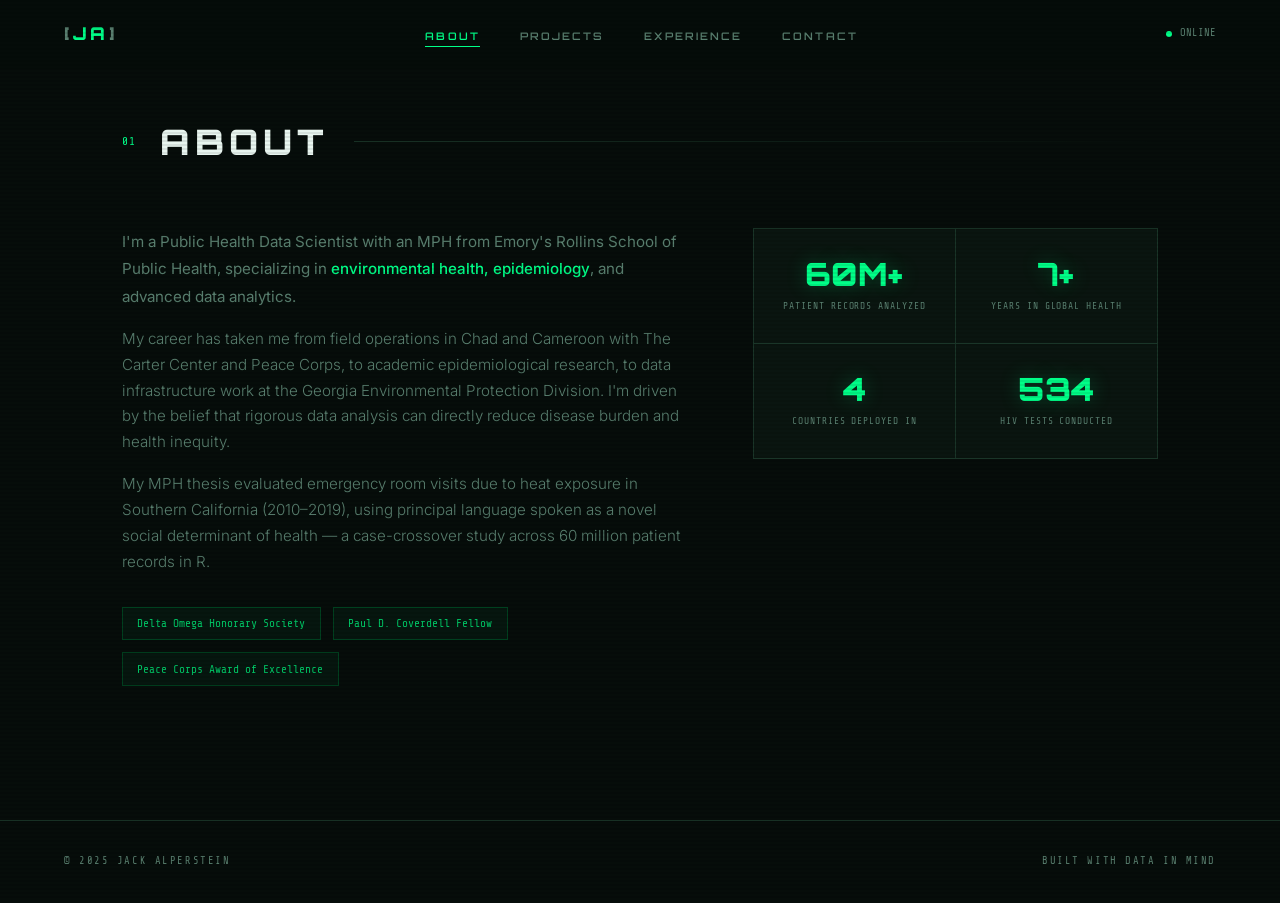
==== about.html @ 7a5d8434 "Convert from single-page scroll to multi-page site and remove phone number - Split About, Projects, " ====
<!DOCTYPE html>
<html lang="en">
<head>
  <meta charset="UTF-8" />
  <meta name="viewport" content="width=device-width, initial-scale=1.0" />
  <title>About | Jack Alperstein</title>
  <link rel="preconnect" href="https://fonts.googleapis.com">
  <link rel="preconnect" href="https://fonts.gstatic.com" crossorigin>
  <link href="https://fonts.googleapis.com/css2?family=Orbitron:wght@400;600;900&family=Share+Tech+Mono&family=Inter:wght@300;400;500&display=swap" rel="stylesheet">
  <link rel="stylesheet" href="style.css">
</head>
<body>

  <div class="scanlines"></div>

  <nav id="nav">
    <a href="index.html" class="nav-logo" style="text-decoration:none;">
      <span class="logo-bracket">[</span>JA<span class="logo-bracket">]</span>
    </a>
    <ul class="nav-links">
      <li><a href="about.html" class="nav-link active">ABOUT</a></li>
      <li><a href="projects.html" class="nav-link">PROJECTS</a></li>
      <li><a href="experience.html" class="nav-link">EXPERIENCE</a></li>
      <li><a href="contact.html" class="nav-link">CONTACT</a></li>
    </ul>
    <div class="nav-status">
      <span class="status-dot"></span>
      <span class="status-text">ONLINE</span>
    </div>
  </nav>

  <section id="about" class="page-section">
    <div class="section-header">
      <span class="section-num mono">01</span>
      <h2 class="section-title">ABOUT</h2>
      <div class="section-line"></div>
    </div>
    <div class="about-grid">
      <div class="about-text">
        <p class="about-lead">
          I'm a Public Health Data Scientist with an MPH from Emory's Rollins School of Public Health, specializing in <strong>environmental health, epidemiology</strong>, and advanced data analytics.
        </p>
        <p>
          My career has taken me from field operations in Chad and Cameroon with The Carter Center and Peace Corps, to academic epidemiological research, to data infrastructure work at the Georgia Environmental Protection Division. I'm driven by the belief that rigorous data analysis can directly reduce disease burden and health inequity.
        </p>
        <p>
          My MPH thesis evaluated emergency room visits due to heat exposure in Southern California (2010–2019), using principal language spoken as a novel social determinant of health — a case-crossover study across 60 million patient records in R.
        </p>
        <div class="about-honors">
          <div class="honor-chip">Delta Omega Honorary Society</div>
          <div class="honor-chip">Paul D. Coverdell Fellow</div>
          <div class="honor-chip">Peace Corps Award of Excellence</div>
        </div>
      </div>
      <div class="about-stats">
        <div class="stat-card">
          <span class="stat-num">60M+</span>
          <span class="stat-label">Patient Records Analyzed</span>
        </div>
        <div class="stat-card">
          <span class="stat-num">7+</span>
          <span class="stat-label">Years in Global Health</span>
        </div>
        <div class="stat-card">
          <span class="stat-num">4</span>
          <span class="stat-label">Countries Deployed In</span>
        </div>
        <div class="stat-card">
          <span class="stat-num">534</span>
          <span class="stat-label">HIV Tests Conducted</span>
        </div>
      </div>
    </div>
  </section>

  <footer>
    <div class="footer-inner">
      <span class="mono footer-copy">&copy; 2025 JACK ALPERSTEIN</span>
      <span class="mono footer-sig">BUILT WITH DATA IN MIND</span>
    </div>
  </footer>

  <script src="main.js"></script>
</body>
</html>
---- style.css ----
/* =============================================
   JACK ALPERSTEIN · SCI-FI GREEN PORTFOLIO
   ============================================= */

:root {
  --bg:        #060d0a;
  --bg2:       #0a1510;
  --bg3:       #0f1f17;
  --green:     #00ff88;
  --green-dim: #00c866;
  --green-dark:#00401f;
  --green-glow:#00ff8840;
  --cyan:      #00e5c8;
  --white:     #e8f5ef;
  --muted:     #5a8070;
  --border:    #1a3528;
  --border2:   #00ff8820;
  --font-display: 'Orbitron', sans-serif;
  --font-mono:    'Share Tech Mono', monospace;
  --font-body:    'Inter', sans-serif;
}

* { margin: 0; padding: 0; box-sizing: border-box; }

html { scroll-behavior: smooth; }

body {
  background: var(--bg);
  color: var(--white);
  font-family: var(--font-body);
  font-weight: 300;
  line-height: 1.7;
  overflow-x: hidden;
}

/* SCANLINES */
.scanlines {
  position: fixed;
  inset: 0;
  background: repeating-linear-gradient(
    0deg,
    transparent,
    transparent 2px,
    rgba(0,0,0,0.08) 2px,
    rgba(0,0,0,0.08) 4px
  );
  pointer-events: none;
  z-index: 9999;
}

/* ===================== NAV ===================== */
#nav {
  position: fixed;
  top: 0; left: 0; right: 0;
  z-index: 100;
  display: flex;
  align-items: center;
  justify-content: space-between;
  padding: 1.2rem 4rem;
  background: rgba(6,13,10,0.85);
  backdrop-filter: blur(12px);
  border-bottom: 1px solid var(--border);
}

.nav-logo {
  font-family: var(--font-display);
  font-size: 1.1rem;
  font-weight: 900;
  color: var(--green);
  letter-spacing: 0.2em;
}

.logo-bracket { color: var(--muted); }

.nav-links {
  display: flex;
  list-style: none;
  gap: 2.5rem;
}

.nav-link {
  font-family: var(--font-display);
  font-size: 0.65rem;
  font-weight: 600;
  letter-spacing: 0.2em;
  color: var(--muted);
  text-decoration: none;
  transition: color 0.2s;
  position: relative;
}

.nav-link::after {
  content: '';
  position: absolute;
  bottom: -4px; left: 0; right: 0;
  height: 1px;
  background: var(--green);
  transform: scaleX(0);
  transition: transform 0.2s;
}

.nav-link:hover, .nav-link.active {
  color: var(--green);
}

.nav-link:hover::after, .nav-link.active::after {
  transform: scaleX(1);
}

.nav-status {
  display: flex;
  align-items: center;
  gap: 0.5rem;
  font-family: var(--font-mono);
  font-size: 0.65rem;
  color: var(--muted);
}

.status-dot {
  width: 6px; height: 6px;
  border-radius: 50%;
  background: var(--green);
  animation: pulse 2s infinite;
}

@keyframes pulse {
  0%, 100% { opacity: 1; box-shadow: 0 0 6px var(--green); }
  50% { opacity: 0.4; box-shadow: none; }
}

/* ===================== HERO ===================== */
#hero {
  min-height: 100vh;
  display: flex;
  align-items: center;
  justify-content: space-between;
  padding: 8rem 4rem 4rem;
  position: relative;
  overflow: hidden;
  gap: 3rem;
}

.hero-grid-bg {
  position: absolute;
  inset: 0;
  background-image:
    linear-gradient(var(--border2) 1px, transparent 1px),
    linear-gradient(90deg, var(--border2) 1px, transparent 1px);
  background-size: 60px 60px;
  mask-image: radial-gradient(ellipse at 40% 50%, black 30%, transparent 80%);
}

#hero::before {
  content: '';
  position: absolute;
  top: -200px; right: -200px;
  width: 700px; height: 700px;
  background: radial-gradient(circle, #00ff8815 0%, transparent 70%);
  pointer-events: none;
}

.hero-content {
  position: relative;
  z-index: 2;
  max-width: 580px;
}

.hero-eyebrow {
  font-family: var(--font-mono);
  font-size: 0.8rem;
  color: var(--green-dim);
  margin-bottom: 1.5rem;
  letter-spacing: 0.05em;
}

.hero-name {
  font-family: var(--font-display);
  font-weight: 900;
  line-height: 0.95;
  margin-bottom: 1rem;
}

.name-jack {
  display: block;
  font-size: clamp(3.5rem, 7vw, 6rem);
  color: var(--white);
  letter-spacing: 0.05em;
}

.name-alperstein {
  display: block;
  font-size: clamp(2rem, 4.5vw, 3.8rem);
  color: var(--green);
  letter-spacing: 0.08em;
  text-shadow: 0 0 40px var(--green-glow);
}

.hero-title {
  margin-bottom: 1.5rem;
}

.title-line {
  font-family: var(--font-mono);
  font-size: 0.8rem;
  color: var(--cyan);
  letter-spacing: 0.25em;
  border-left: 2px solid var(--cyan);
  padding-left: 0.75rem;
}

.hero-sub {
  color: var(--muted);
  font-size: 0.95rem;
  margin-bottom: 2rem;
  max-width: 480px;
  line-height: 1.8;
}

.hero-tags {
  display: flex;
  flex-wrap: wrap;
  gap: 0.5rem;
  margin-bottom: 2.5rem;
}

.tag {
  font-family: var(--font-mono);
  font-size: 0.65rem;
  letter-spacing: 0.1em;
  padding: 0.3rem 0.75rem;
  border: 1px solid var(--green-dark);
  color: var(--green-dim);
  background: rgba(0,255,136,0.04);
}

.hero-ctas {
  display: flex;
  gap: 1rem;
  align-items: center;
}

/* BUTTONS */
.btn-primary {
  font-family: var(--font-display);
  font-size: 0.65rem;
  font-weight: 600;
  letter-spacing: 0.2em;
  padding: 0.85rem 2rem;
  background: var(--green);
  color: var(--bg);
  text-decoration: none;
  transition: all 0.2s;
  display: inline-block;
  clip-path: polygon(8px 0%, 100% 0%, calc(100% - 8px) 100%, 0% 100%);
}

.btn-primary:hover {
  background: #fff;
  box-shadow: 0 0 30px var(--green-glow);
}

.btn-ghost {
  font-family: var(--font-display);
  font-size: 0.65rem;
  font-weight: 600;
  letter-spacing: 0.2em;
  padding: 0.85rem 2rem;
  border: 1px solid var(--green-dark);
  color: var(--green);
  text-decoration: none;
  transition: all 0.2s;
  display: inline-block;
}

.btn-ghost:hover {
  background: var(--green-dark);
  border-color: var(--green);
}

/* TERMINAL */
.hero-terminal {
  position: relative;
  z-index: 2;
  width: 380px;
  flex-shrink: 0;
  border: 1px solid var(--border);
  background: var(--bg2);
  box-shadow: 0 0 60px rgba(0,255,136,0.08), inset 0 0 30px rgba(0,0,0,0.5);
}

.terminal-bar {
  display: flex;
  align-items: center;
  gap: 0.5rem;
  padding: 0.6rem 1rem;
  background: var(--bg3);
  border-bottom: 1px solid var(--border);
}

.t-dot {
  width: 10px; height: 10px;
  border-radius: 50%;
}

.t-dot.r { background: #ff5f57; }
.t-dot.y { background: #ffbd2e; }
.t-dot.g { background: #28c940; }

.t-title {
  font-family: var(--font-mono);
  font-size: 0.65rem;
  color: var(--muted);
  margin-left: 0.5rem;
}

.terminal-body {
  padding: 1.5rem;
  font-family: var(--font-mono);
  font-size: 0.8rem;
  min-height: 220px;
}

.t-line {
  margin-bottom: 0.5rem;
  opacity: 0;
  animation: fadeInLine 0.3s ease forwards;
}

.t-line:nth-child(1) { animation-delay: 0.2s; }
.t-line:nth-child(2) { animation-delay: 0.7s; }
.t-line:nth-child(3) { animation-delay: 1.1s; }
.t-line:nth-child(4) { animation-delay: 1.5s; }
.t-line:nth-child(5) { animation-delay: 1.9s; }
.t-line:nth-child(6) { animation-delay: 2.3s; }

@keyframes fadeInLine {
  to { opacity: 1; }
}

.t-prompt {
  color: var(--green);
  margin-right: 0.5rem;
}

.t-output {
  color: var(--muted);
  padding-left: 1rem;
}

.t-green { color: var(--green); }

.blink::after {
  content: '|';
  animation: blink 1s infinite;
}

@keyframes blink {
  0%, 100% { opacity: 1; }
  50% { opacity: 0; }
}

/* =================== SECTIONS =================== */
section:not(#hero) {
  max-width: 1100px;
  margin: 0 auto;
  padding: 7rem 2rem;
}

/* Standalone page sections need top padding for the fixed nav */
section.page-section {
  padding-top: 8rem;
  min-height: calc(100vh - 80px);
}

.section-header {
  display: flex;
  align-items: center;
  gap: 1.5rem;
  margin-bottom: 3.5rem;
}

.section-num {
  font-size: 0.7rem;
  color: var(--green);
  letter-spacing: 0.1em;
}

.section-title {
  font-family: var(--font-display);
  font-size: clamp(1.5rem, 3vw, 2.2rem);
  font-weight: 900;
  color: var(--white);
  letter-spacing: 0.15em;
}

.section-line {
  flex: 1;
  height: 1px;
  background: linear-gradient(to right, var(--border), transparent);
}

.mono { font-family: var(--font-mono); }

/* =================== ABOUT =================== */
.about-grid {
  display: grid;
  grid-template-columns: 1.4fr 1fr;
  gap: 4rem;
  align-items: start;
}

.about-lead {
  font-size: 1.1rem;
  color: var(--white);
  margin-bottom: 1.2rem;
  font-weight: 400;
  line-height: 1.8;
}

.about-text p {
  color: var(--muted);
  margin-bottom: 1rem;
  font-size: 0.95rem;
}

.about-text strong {
  color: var(--green);
  font-weight: 500;
}

.about-honors {
  display: flex;
  flex-wrap: wrap;
  gap: 0.75rem;
  margin-top: 2rem;
}

.honor-chip {
  font-family: var(--font-mono);
  font-size: 0.7rem;
  padding: 0.4rem 0.9rem;
  border: 1px solid var(--green-dark);
  color: var(--green-dim);
  background: rgba(0,255,136,0.04);
}

.about-stats {
  display: grid;
  grid-template-columns: 1fr 1fr;
  gap: 1px;
  background: var(--border);
  border: 1px solid var(--border);
}

.stat-card {
  background: var(--bg2);
  padding: 1.8rem 1.2rem;
  display: flex;
  flex-direction: column;
  align-items: center;
  text-align: center;
  transition: background 0.2s;
}

.stat-card:hover {
  background: var(--bg3);
}

.stat-num {
  font-family: var(--font-display);
  font-size: 2rem;
  font-weight: 900;
  color: var(--green);
  text-shadow: 0 0 20px var(--green-glow);
  line-height: 1;
  margin-bottom: 0.5rem;
}

.stat-label {
  font-family: var(--font-mono);
  font-size: 0.6rem;
  color: var(--muted);
  letter-spacing: 0.1em;
  text-transform: uppercase;
}

/* =================== PROJECTS =================== */
.section-intro {
  color: var(--muted);
  font-size: 0.9rem;
  margin-bottom: 2.5rem;
  font-family: var(--font-mono);
}

.projects-grid {
  display: grid;
  grid-template-columns: repeat(2, 1fr);
  gap: 1px;
  background: var(--border);
  border: 1px solid var(--border);
}

.project-card {
  background: var(--bg2);
  transition: background 0.2s;
  position: relative;
  overflow: hidden;
}

.project-card::before {
  content: '';
  position: absolute;
  top: 0; left: 0; right: 0;
  height: 2px;
  background: transparent;
  transition: background 0.3s;
}

.project-card:hover::before,
.project-card.featured::before {
  background: var(--green);
}

.project-card.featured {
  grid-column: 1 / -1;
  background: var(--bg3);
}

.project-card:hover {
  background: var(--bg3);
}

.project-card.placeholder {
  opacity: 0.5;
}

.project-card-inner {
  padding: 2rem 2rem 1.5rem;
}

.project-tag-row {
  display: flex;
  gap: 0.5rem;
  margin-bottom: 1rem;
  flex-wrap: wrap;
}

.proj-tag {
  font-family: var(--font-mono);
  font-size: 0.6rem;
  letter-spacing: 0.15em;
  color: var(--green);
  border: 1px solid var(--green-dark);
  padding: 0.2rem 0.5rem;
}

.project-title {
  font-family: var(--font-display);
  font-size: 1rem;
  font-weight: 600;
  color: var(--white);
  letter-spacing: 0.05em;
  margin-bottom: 0.75rem;
  line-height: 1.4;
}

.project-desc {
  color: var(--muted);
  font-size: 0.88rem;
  line-height: 1.7;
  margin-bottom: 1.5rem;
}

.project-footer {
  display: flex;
  align-items: center;
  gap: 1rem;
  flex-wrap: wrap;
}

.proj-metric {
  font-family: var(--font-mono);
  font-size: 0.65rem;
  color: var(--green-dim);
  background: rgba(0,255,136,0.06);
  border: 1px solid var(--green-dark);
  padding: 0.2rem 0.6rem;
}

.proj-link {
  font-family: var(--font-mono);
  font-size: 0.65rem;
  color: var(--cyan);
  text-decoration: none;
  letter-spacing: 0.1em;
  margin-left: auto;
  transition: color 0.2s;
}

.proj-link:hover { color: var(--white); }

/* =================== TIMELINE =================== */
.timeline {
  position: relative;
  padding-left: 2.5rem;
}

.timeline::before {
  content: '';
  position: absolute;
  left: 0;
  top: 12px;
  bottom: 0;
  width: 1px;
  background: linear-gradient(to bottom, var(--green), var(--border));
}

.timeline-item {
  position: relative;
  margin-bottom: 3.5rem;
}

.timeline-dot {
  position: absolute;
  left: -2.5rem;
  top: 6px;
  width: 10px; height: 10px;
  border-radius: 50%;
  background: var(--green);
  border: 2px solid var(--bg);
  box-shadow: 0 0 12px var(--green);
  transform: translateX(-4.5px);
}

.timeline-meta {
  display: flex;
  gap: 1.5rem;
  margin-bottom: 0.4rem;
}

.tl-date, .tl-location {
  font-family: var(--font-mono);
  font-size: 0.7rem;
  color: var(--green-dim);
  letter-spacing: 0.05em;
}

.tl-location {
  color: var(--muted);
}

.tl-role {
  font-family: var(--font-display);
  font-size: 0.95rem;
  font-weight: 600;
  color: var(--white);
  letter-spacing: 0.05em;
  margin-bottom: 0.2rem;
}

.tl-org {
  font-family: var(--font-mono);
  font-size: 0.75rem;
  color: var(--green);
  margin-bottom: 0.75rem;
  font-weight: 400;
}

.tl-bullets {
  list-style: none;
  margin-bottom: 0.75rem;
}

.tl-bullets li {
  font-size: 0.88rem;
  color: var(--muted);
  padding-left: 1rem;
  position: relative;
  margin-bottom: 0.3rem;
}

.tl-bullets li::before {
  content: '▹';
  position: absolute;
  left: 0;
  color: var(--green);
  font-size: 0.7rem;
  top: 0.15em;
}

.tl-tags {
  display: flex;
  gap: 0.4rem;
  flex-wrap: wrap;
}

.tl-tag {
  font-family: var(--font-mono);
  font-size: 0.6rem;
  color: var(--muted);
  border: 1px solid var(--border);
  padding: 0.15rem 0.4rem;
}

.resume-cta {
  margin-top: 2rem;
  text-align: center;
}

/* =================== CONTACT =================== */
.contact-grid {
  display: grid;
  grid-template-columns: 1.2fr 1fr;
  gap: 4rem;
  align-items: center;
}

.contact-lead {
  font-size: 1.05rem;
  color: var(--white);
  margin-bottom: 2.5rem;
  line-height: 1.8;
}

.contact-links {
  display: flex;
  flex-direction: column;
  gap: 1rem;
}

.contact-item {
  display: flex;
  align-items: center;
  gap: 1rem;
  text-decoration: none;
  color: var(--muted);
  font-size: 0.9rem;
  transition: color 0.2s;
  border: 1px solid var(--border);
  padding: 0.85rem 1.2rem;
  background: var(--bg2);
}

.contact-item:hover {
  color: var(--green);
  border-color: var(--green-dark);
  background: var(--bg3);
}

.contact-icon {
  font-size: 1rem;
  color: var(--green);
  width: 24px;
  text-align: center;
  font-family: var(--font-mono);
  font-weight: bold;
}

/* GEO BOX */
.geo-box {
  border: 1px solid var(--border);
  background: var(--bg2);
  padding: 2.5rem;
  text-align: center;
  position: relative;
  overflow: hidden;
}

.geo-box::before {
  content: '';
  position: absolute;
  inset: 0;
  background: radial-gradient(circle at center, rgba(0,255,136,0.05) 0%, transparent 70%);
}

.geo-label {
  font-size: 0.6rem;
  color: var(--muted);
  letter-spacing: 0.25em;
  margin-bottom: 0.75rem;
}

.geo-city {
  font-family: var(--font-display);
  font-size: 1.4rem;
  font-weight: 900;
  color: var(--green);
  letter-spacing: 0.1em;
  margin-bottom: 0.5rem;
  text-shadow: 0 0 20px var(--green-glow);
}

.geo-coords {
  font-size: 0.7rem;
  color: var(--muted);
  margin-bottom: 1.5rem;
}

.geo-pulse {
  width: 60px; height: 60px;
  border-radius: 50%;
  border: 1px solid var(--green);
  margin: 0 auto;
  position: relative;
  animation: geoPulse 2s infinite;
}

.geo-pulse::before, .geo-pulse::after {
  content: '';
  position: absolute;
  inset: -15px;
  border-radius: 50%;
  border: 1px solid var(--green-dark);
  animation: geoPulse 2s infinite 0.5s;
}

.geo-pulse::after {
  inset: -30px;
  animation-delay: 1s;
}

@keyframes geoPulse {
  0% { opacity: 1; transform: scale(0.8); }
  100% { opacity: 0; transform: scale(1.4); }
}

/* =================== FOOTER =================== */
footer {
  border-top: 1px solid var(--border);
  padding: 2rem 4rem;
}

.footer-inner {
  display: flex;
  justify-content: space-between;
  align-items: center;
  font-size: 0.65rem;
  color: var(--muted);
  letter-spacing: 0.15em;
}

/* =================== RESPONSIVE =================== */
@media (max-width: 900px) {
  #nav { padding: 1rem 1.5rem; }
  .nav-links { gap: 1.5rem; }
  .nav-status { display: none; }

  #hero {
    flex-direction: column;
    padding: 7rem 1.5rem 3rem;
    text-align: center;
    align-items: flex-start;
  }

  .hero-terminal { width: 100%; }

  .about-grid,
  .contact-grid { grid-template-columns: 1fr; gap: 2.5rem; }

  .projects-grid { grid-template-columns: 1fr; }
  .project-card.featured { grid-column: auto; }

  section:not(#hero) { padding: 5rem 1.5rem; }
}

/* =================== SCROLL ANIMATION =================== */
.fade-in {
  opacity: 0;
  transform: translateY(24px);
  transition: opacity 0.6s ease, transform 0.6s ease;
}

.fade-in.visible {
  opacity: 1;
  transform: translateY(0);
}

/* =================== PARTICLE CANVAS =================== */
#particle-canvas {
  position: absolute;
  inset: 0;
  z-index: 1;
  pointer-events: none;
  width: 100%;
  height: 100%;
}

/* Push hero content above canvas */
.hero-content,
.hero-terminal {
  z-index: 2;
  position: relative;
}

/* =================== TERMINAL TYPING (JS-driven) =================== */
.t-line {
  opacity: 0;
  /* remove CSS animation — JS controls timing now */
  animation: none;
}

.t-cursor {
  display: inline-block;
  width: 8px;
  height: 0.9em;
  background: var(--green);
  margin-left: 2px;
  vertical-align: text-bottom;
  animation: blink 0.8s infinite;
}

/* =================== ENHANCED PROJECT CARDS =================== */
.project-card {
  transition: background 0.25s, box-shadow 0.25s;
}

.project-card::after {
  content: '';
  position: absolute;
  bottom: 0; right: 0;
  width: 20px; height: 20px;
  border-right: 1px solid var(--green-dark);
  border-bottom: 1px solid var(--green-dark);
  transition: width 0.3s, height 0.3s, border-color 0.3s;
  pointer-events: none;
}

.project-card:hover::after,
.project-card.featured::after {
  width: 36px; height: 36px;
  border-color: var(--green);
}

.project-card:hover {
  box-shadow: 0 0 40px rgba(0,255,136,0.08), inset 0 0 30px rgba(0,255,136,0.03);
}

.project-card:hover .project-card-inner {
  background-image: repeating-linear-gradient(
    0deg,
    transparent,
    transparent 3px,
    rgba(0,255,136,0.012) 3px,
    rgba(0,255,136,0.012) 4px
  );
}

/* proj-link as button */
.proj-link {
  background: none;
  border: none;
  cursor: pointer;
}

/* =================== PROJECT MODAL =================== */
.modal-overlay {
  position: fixed;
  inset: 0;
  z-index: 1000;
  background: rgba(6,13,10,0.85);
  backdrop-filter: blur(8px);
  display: flex;
  align-items: center;
  justify-content: center;
  opacity: 0;
  pointer-events: none;
  transition: opacity 0.3s;
}

.modal-overlay.open {
  opacity: 1;
  pointer-events: all;
}

.modal {
  position: relative;
  background: var(--bg2);
  border: 1px solid var(--border);
  max-width: 680px;
  width: 90%;
  max-height: 80vh;
  overflow-y: auto;
  padding: 3rem;
  box-shadow: 0 0 80px rgba(0,255,136,0.12);
  transform: translateY(20px);
  transition: transform 0.3s;
}

.modal::before {
  content: '';
  position: absolute;
  top: 0; left: 0; right: 0;
  height: 2px;
  background: var(--green);
  box-shadow: 0 0 20px var(--green);
}

.modal-overlay.open .modal {
  transform: translateY(0);
}

.modal-close {
  position: absolute;
  top: 1.2rem; right: 1.2rem;
  background: none;
  border: 1px solid var(--border);
  color: var(--muted);
  font-size: 0.85rem;
  width: 32px; height: 32px;
  display: flex; align-items: center; justify-content: center;
  cursor: pointer;
  transition: all 0.2s;
  font-family: var(--font-mono);
}

.modal-close:hover {
  border-color: var(--green);
  color: var(--green);
  box-shadow: 0 0 12px rgba(0,255,136,0.3);
}

.modal-tag-row {
  display: flex;
  gap: 0.5rem;
  flex-wrap: wrap;
  margin-bottom: 1.2rem;
}

.modal-title {
  font-family: var(--font-display);
  font-size: clamp(1.1rem, 2.5vw, 1.5rem);
  font-weight: 700;
  color: var(--white);
  letter-spacing: 0.06em;
  margin-bottom: 1.2rem;
  line-height: 1.3;
}

.modal-desc {
  color: var(--muted);
  font-size: 0.95rem;
  line-height: 1.8;
  margin-bottom: 1.5rem;
}

.modal-details {
  margin-bottom: 1.5rem;
}

.modal-details ul {
  list-style: none;
  display: flex;
  flex-direction: column;
  gap: 0.5rem;
}

.modal-details li {
  font-size: 0.88rem;
  color: var(--muted);
  padding-left: 1.2rem;
  position: relative;
  line-height: 1.6;
}

.modal-details li::before {
  content: '▹';
  position: absolute;
  left: 0;
  color: var(--green);
  font-size: 0.7rem;
  top: 0.18em;
}

.modal-metrics {
  display: flex;
  gap: 0.5rem;
  flex-wrap: wrap;
  border-top: 1px solid var(--border);
  padding-top: 1.2rem;
}

.modal-metric-chip {
  font-family: var(--font-mono);
  font-size: 0.65rem;
  color: var(--green-dim);
  background: rgba(0,255,136,0.06);
  border: 1px solid var(--green-dark);
  padding: 0.3rem 0.7rem;
  letter-spacing: 0.08em;
}
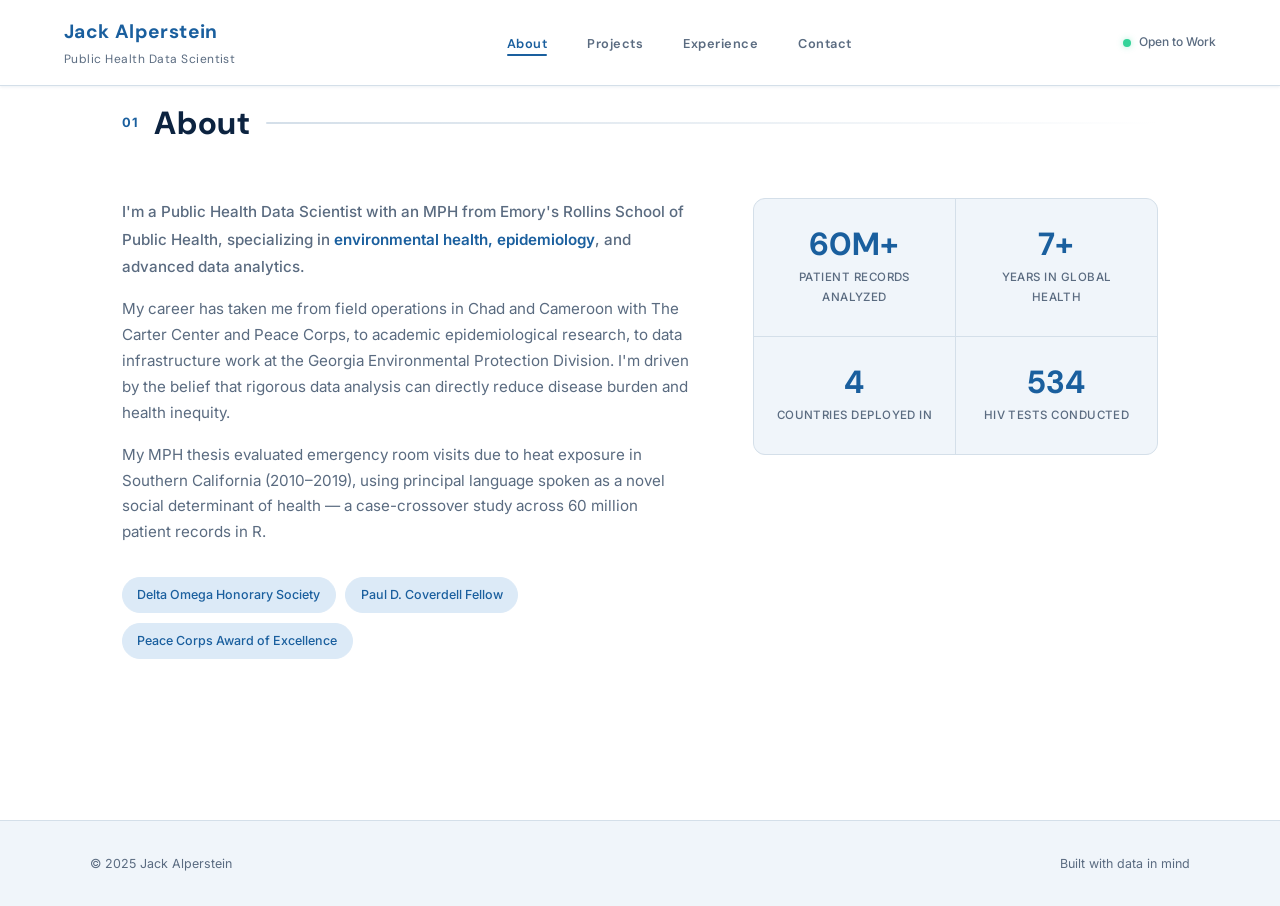
==== commit 94ced0fa: "Redesign site: blue/white Public Health theme with yellow accents Replace dark sci-fi green/black ae" ====
--- a/about.html
+++ b/about.html
@@ -6,33 +6,32 @@
   <title>About | Jack Alperstein</title>
   <link rel="preconnect" href="https://fonts.googleapis.com">
   <link rel="preconnect" href="https://fonts.gstatic.com" crossorigin>
-  <link href="https://fonts.googleapis.com/css2?family=Orbitron:wght@400;600;900&family=Share+Tech+Mono&family=Inter:wght@300;400;500&display=swap" rel="stylesheet">
+  <link href="https://fonts.googleapis.com/css2?family=DM+Sans:wght@400;500;600;700&family=Inter:wght@300;400;500;600&display=swap" rel="stylesheet">
   <link rel="stylesheet" href="style.css">
 </head>
 <body>
 
-  <div class="scanlines"></div>
-
   <nav id="nav">
-    <a href="index.html" class="nav-logo" style="text-decoration:none;">
-      <span class="logo-bracket">[</span>JA<span class="logo-bracket">]</span>
+    <a href="index.html" class="nav-logo">
+      Jack Alperstein
+      <span class="logo-sub">Public Health Data Scientist</span>
     </a>
     <ul class="nav-links">
-      <li><a href="about.html" class="nav-link active">ABOUT</a></li>
-      <li><a href="projects.html" class="nav-link">PROJECTS</a></li>
-      <li><a href="experience.html" class="nav-link">EXPERIENCE</a></li>
-      <li><a href="contact.html" class="nav-link">CONTACT</a></li>
+      <li><a href="about.html" class="nav-link active">About</a></li>
+      <li><a href="projects.html" class="nav-link">Projects</a></li>
+      <li><a href="experience.html" class="nav-link">Experience</a></li>
+      <li><a href="contact.html" class="nav-link">Contact</a></li>
     </ul>
     <div class="nav-status">
       <span class="status-dot"></span>
-      <span class="status-text">ONLINE</span>
+      <span>Open to Work</span>
     </div>
   </nav>
 
   <section id="about" class="page-section">
     <div class="section-header">
-      <span class="section-num mono">01</span>
-      <h2 class="section-title">ABOUT</h2>
+      <span class="section-num">01</span>
+      <h2 class="section-title">About</h2>
       <div class="section-line"></div>
     </div>
     <div class="about-grid">
@@ -44,7 +43,7 @@
           My career has taken me from field operations in Chad and Cameroon with The Carter Center and Peace Corps, to academic epidemiological research, to data infrastructure work at the Georgia Environmental Protection Division. I'm driven by the belief that rigorous data analysis can directly reduce disease burden and health inequity.
         </p>
         <p>
-          My MPH thesis evaluated emergency room visits due to heat exposure in Southern California (2010–2019), using principal language spoken as a novel social determinant of health — a case-crossover study across 60 million patient records in R.
+          My MPH thesis evaluated emergency room visits due to heat exposure in Southern California (2010&ndash;2019), using principal language spoken as a novel social determinant of health &mdash; a case-crossover study across 60 million patient records in R.
         </p>
         <div class="about-honors">
           <div class="honor-chip">Delta Omega Honorary Society</div>
@@ -75,8 +74,8 @@
 
   <footer>
     <div class="footer-inner">
-      <span class="mono footer-copy">&copy; 2025 JACK ALPERSTEIN</span>
-      <span class="mono footer-sig">BUILT WITH DATA IN MIND</span>
+      <span>&copy; 2025 Jack Alperstein</span>
+      <span>Built with data in mind</span>
     </div>
   </footer>
 
--- a/style.css
+++ b/style.css
@@ -1,22 +1,27 @@
 /* =============================================
-   JACK ALPERSTEIN · SCI-FI GREEN PORTFOLIO
+   JACK ALPERSTEIN · PUBLIC HEALTH PORTFOLIO
+   Blue / White / Yellow Accent
    ============================================= */
 
 :root {
-  --bg:        #060d0a;
-  --bg2:       #0a1510;
-  --bg3:       #0f1f17;
-  --green:     #00ff88;
-  --green-dim: #00c866;
-  --green-dark:#00401f;
-  --green-glow:#00ff8840;
-  --cyan:      #00e5c8;
-  --white:     #e8f5ef;
-  --muted:     #5a8070;
-  --border:    #1a3528;
-  --border2:   #00ff8820;
-  --font-display: 'Orbitron', sans-serif;
-  --font-mono:    'Share Tech Mono', monospace;
+  --bg:         #ffffff;
+  --bg2:        #f0f5fa;
+  --bg3:        #e2ecf5;
+  --blue:       #1a5f9e;
+  --blue-dark:  #0f3d66;
+  --blue-light: #3a8fd4;
+  --blue-pale:  #dceaf7;
+  --navy:       #0c2340;
+  --yellow:     #e8a820;
+  --yellow-light:#fdf3dc;
+  --white:      #ffffff;
+  --text:       #1e293b;
+  --text-muted: #5a6b80;
+  --border:     #d4dfe9;
+  --border2:    #e2ecf5;
+  --shadow:     rgba(15,61,102,0.08);
+  --font-display: 'DM Sans', 'Inter', sans-serif;
+  --font-mono:    'Inter', sans-serif;
   --font-body:    'Inter', sans-serif;
 }
 
@@ -26,26 +31,11 @@
 
 body {
   background: var(--bg);
-  color: var(--white);
+  color: var(--text);
   font-family: var(--font-body);
-  font-weight: 300;
+  font-weight: 400;
   line-height: 1.7;
   overflow-x: hidden;
-}
-
-/* SCANLINES */
-.scanlines {
-  position: fixed;
-  inset: 0;
-  background: repeating-linear-gradient(
-    0deg,
-    transparent,
-    transparent 2px,
-    rgba(0,0,0,0.08) 2px,
-    rgba(0,0,0,0.08) 4px
-  );
-  pointer-events: none;
-  z-index: 9999;
 }
 
 /* ===================== NAV ===================== */
@@ -56,21 +46,29 @@
   display: flex;
   align-items: center;
   justify-content: space-between;
-  padding: 1.2rem 4rem;
-  background: rgba(6,13,10,0.85);
+  padding: 1rem 4rem;
+  background: rgba(255,255,255,0.92);
   backdrop-filter: blur(12px);
   border-bottom: 1px solid var(--border);
+  box-shadow: 0 1px 3px var(--shadow);
 }
 
 .nav-logo {
   font-family: var(--font-display);
-  font-size: 1.1rem;
-  font-weight: 900;
-  color: var(--green);
-  letter-spacing: 0.2em;
-}
-
-.logo-bracket { color: var(--muted); }
+  font-size: 1.2rem;
+  font-weight: 700;
+  color: var(--blue);
+  letter-spacing: 0.02em;
+  text-decoration: none;
+}
+
+.logo-sub {
+  font-weight: 400;
+  color: var(--text-muted);
+  font-size: 0.75rem;
+  display: block;
+  letter-spacing: 0.04em;
+}
 
 .nav-links {
   display: flex;
@@ -80,10 +78,10 @@
 
 .nav-link {
   font-family: var(--font-display);
-  font-size: 0.65rem;
-  font-weight: 600;
-  letter-spacing: 0.2em;
-  color: var(--muted);
+  font-size: 0.8rem;
+  font-weight: 600;
+  letter-spacing: 0.04em;
+  color: var(--text-muted);
   text-decoration: none;
   transition: color 0.2s;
   position: relative;
@@ -93,14 +91,15 @@
   content: '';
   position: absolute;
   bottom: -4px; left: 0; right: 0;
-  height: 1px;
-  background: var(--green);
+  height: 2px;
+  background: var(--blue);
+  border-radius: 1px;
   transform: scaleX(0);
   transition: transform 0.2s;
 }
 
 .nav-link:hover, .nav-link.active {
-  color: var(--green);
+  color: var(--blue);
 }
 
 .nav-link:hover::after, .nav-link.active::after {
@@ -111,21 +110,16 @@
   display: flex;
   align-items: center;
   gap: 0.5rem;
-  font-family: var(--font-mono);
-  font-size: 0.65rem;
-  color: var(--muted);
+  font-size: 0.75rem;
+  color: var(--text-muted);
+  font-weight: 500;
 }
 
 .status-dot {
-  width: 6px; height: 6px;
+  width: 8px; height: 8px;
   border-radius: 50%;
-  background: var(--green);
-  animation: pulse 2s infinite;
-}
-
-@keyframes pulse {
-  0%, 100% { opacity: 1; box-shadow: 0 0 6px var(--green); }
-  50% { opacity: 0.4; box-shadow: none; }
+  background: #34d399;
+  box-shadow: 0 0 6px rgba(52,211,153,0.4);
 }
 
 /* ===================== HERO ===================== */
@@ -138,61 +132,61 @@
   position: relative;
   overflow: hidden;
   gap: 3rem;
+  background: linear-gradient(135deg, #0c2340 0%, #1a5f9e 50%, #2a7ec7 100%);
+  color: #fff;
 }
 
 .hero-grid-bg {
   position: absolute;
   inset: 0;
   background-image:
-    linear-gradient(var(--border2) 1px, transparent 1px),
-    linear-gradient(90deg, var(--border2) 1px, transparent 1px);
-  background-size: 60px 60px;
-  mask-image: radial-gradient(ellipse at 40% 50%, black 30%, transparent 80%);
+    radial-gradient(circle at 20% 80%, rgba(232,168,32,0.12) 0%, transparent 50%),
+    radial-gradient(circle at 80% 20%, rgba(58,143,212,0.2) 0%, transparent 50%);
+  pointer-events: none;
 }
 
 #hero::before {
   content: '';
   position: absolute;
-  top: -200px; right: -200px;
-  width: 700px; height: 700px;
-  background: radial-gradient(circle, #00ff8815 0%, transparent 70%);
+  bottom: -100px; right: -100px;
+  width: 500px; height: 500px;
+  background: radial-gradient(circle, rgba(232,168,32,0.1) 0%, transparent 70%);
   pointer-events: none;
 }
 
 .hero-content {
   position: relative;
   z-index: 2;
-  max-width: 580px;
+  max-width: 600px;
 }
 
 .hero-eyebrow {
-  font-family: var(--font-mono);
-  font-size: 0.8rem;
-  color: var(--green-dim);
-  margin-bottom: 1.5rem;
-  letter-spacing: 0.05em;
+  font-size: 0.85rem;
+  color: rgba(255,255,255,0.7);
+  margin-bottom: 1rem;
+  letter-spacing: 0.04em;
+  font-weight: 500;
 }
 
 .hero-name {
   font-family: var(--font-display);
-  font-weight: 900;
-  line-height: 0.95;
+  font-weight: 700;
+  line-height: 1.05;
   margin-bottom: 1rem;
 }
 
 .name-jack {
   display: block;
-  font-size: clamp(3.5rem, 7vw, 6rem);
-  color: var(--white);
-  letter-spacing: 0.05em;
+  font-size: clamp(3rem, 6vw, 5rem);
+  color: #fff;
+  letter-spacing: -0.01em;
 }
 
 .name-alperstein {
   display: block;
-  font-size: clamp(2rem, 4.5vw, 3.8rem);
-  color: var(--green);
-  letter-spacing: 0.08em;
-  text-shadow: 0 0 40px var(--green-glow);
+  font-size: clamp(2rem, 4vw, 3.5rem);
+  color: var(--yellow);
+  letter-spacing: 0.02em;
 }
 
 .hero-title {
@@ -200,17 +194,17 @@
 }
 
 .title-line {
-  font-family: var(--font-mono);
-  font-size: 0.8rem;
-  color: var(--cyan);
-  letter-spacing: 0.25em;
-  border-left: 2px solid var(--cyan);
+  font-size: 0.9rem;
+  font-weight: 600;
+  color: rgba(255,255,255,0.85);
+  letter-spacing: 0.08em;
+  border-left: 3px solid var(--yellow);
   padding-left: 0.75rem;
 }
 
 .hero-sub {
-  color: var(--muted);
-  font-size: 0.95rem;
+  color: rgba(255,255,255,0.7);
+  font-size: 1rem;
   margin-bottom: 2rem;
   max-width: 480px;
   line-height: 1.8;
@@ -224,13 +218,14 @@
 }
 
 .tag {
-  font-family: var(--font-mono);
-  font-size: 0.65rem;
-  letter-spacing: 0.1em;
-  padding: 0.3rem 0.75rem;
-  border: 1px solid var(--green-dark);
-  color: var(--green-dim);
-  background: rgba(0,255,136,0.04);
+  font-size: 0.75rem;
+  font-weight: 500;
+  letter-spacing: 0.04em;
+  padding: 0.35rem 0.85rem;
+  border: 1px solid rgba(255,255,255,0.25);
+  color: rgba(255,255,255,0.85);
+  background: rgba(255,255,255,0.08);
+  border-radius: 20px;
 }
 
 .hero-ctas {
@@ -242,131 +237,104 @@
 /* BUTTONS */
 .btn-primary {
   font-family: var(--font-display);
-  font-size: 0.65rem;
-  font-weight: 600;
-  letter-spacing: 0.2em;
+  font-size: 0.8rem;
+  font-weight: 600;
+  letter-spacing: 0.04em;
   padding: 0.85rem 2rem;
-  background: var(--green);
-  color: var(--bg);
+  background: var(--yellow);
+  color: var(--navy);
   text-decoration: none;
   transition: all 0.2s;
   display: inline-block;
-  clip-path: polygon(8px 0%, 100% 0%, calc(100% - 8px) 100%, 0% 100%);
+  border-radius: 6px;
+  box-shadow: 0 2px 8px rgba(232,168,32,0.3);
 }
 
 .btn-primary:hover {
-  background: #fff;
-  box-shadow: 0 0 30px var(--green-glow);
+  background: #f0b840;
+  transform: translateY(-1px);
+  box-shadow: 0 4px 16px rgba(232,168,32,0.4);
 }
 
 .btn-ghost {
   font-family: var(--font-display);
-  font-size: 0.65rem;
-  font-weight: 600;
-  letter-spacing: 0.2em;
+  font-size: 0.8rem;
+  font-weight: 600;
+  letter-spacing: 0.04em;
   padding: 0.85rem 2rem;
-  border: 1px solid var(--green-dark);
-  color: var(--green);
+  border: 2px solid rgba(255,255,255,0.35);
+  color: #fff;
   text-decoration: none;
   transition: all 0.2s;
   display: inline-block;
+  border-radius: 6px;
 }
 
 .btn-ghost:hover {
-  background: var(--green-dark);
-  border-color: var(--green);
-}
-
-/* TERMINAL */
-.hero-terminal {
+  background: rgba(255,255,255,0.12);
+  border-color: rgba(255,255,255,0.6);
+}
+
+/* IMPACT CARD (replaces terminal) */
+.hero-impact {
   position: relative;
   z-index: 2;
-  width: 380px;
+  width: 360px;
   flex-shrink: 0;
-  border: 1px solid var(--border);
-  background: var(--bg2);
-  box-shadow: 0 0 60px rgba(0,255,136,0.08), inset 0 0 30px rgba(0,0,0,0.5);
-}
-
-.terminal-bar {
-  display: flex;
-  align-items: center;
-  gap: 0.5rem;
-  padding: 0.6rem 1rem;
-  background: var(--bg3);
-  border-bottom: 1px solid var(--border);
-}
-
-.t-dot {
-  width: 10px; height: 10px;
-  border-radius: 50%;
-}
-
-.t-dot.r { background: #ff5f57; }
-.t-dot.y { background: #ffbd2e; }
-.t-dot.g { background: #28c940; }
-
-.t-title {
-  font-family: var(--font-mono);
-  font-size: 0.65rem;
-  color: var(--muted);
-  margin-left: 0.5rem;
-}
-
-.terminal-body {
-  padding: 1.5rem;
-  font-family: var(--font-mono);
-  font-size: 0.8rem;
-  min-height: 220px;
-}
-
-.t-line {
-  margin-bottom: 0.5rem;
-  opacity: 0;
-  animation: fadeInLine 0.3s ease forwards;
-}
-
-.t-line:nth-child(1) { animation-delay: 0.2s; }
-.t-line:nth-child(2) { animation-delay: 0.7s; }
-.t-line:nth-child(3) { animation-delay: 1.1s; }
-.t-line:nth-child(4) { animation-delay: 1.5s; }
-.t-line:nth-child(5) { animation-delay: 1.9s; }
-.t-line:nth-child(6) { animation-delay: 2.3s; }
-
-@keyframes fadeInLine {
-  to { opacity: 1; }
-}
-
-.t-prompt {
-  color: var(--green);
-  margin-right: 0.5rem;
-}
-
-.t-output {
-  color: var(--muted);
-  padding-left: 1rem;
-}
-
-.t-green { color: var(--green); }
-
-.blink::after {
-  content: '|';
-  animation: blink 1s infinite;
-}
-
-@keyframes blink {
-  0%, 100% { opacity: 1; }
-  50% { opacity: 0; }
+  background: rgba(255,255,255,0.1);
+  backdrop-filter: blur(16px);
+  border: 1px solid rgba(255,255,255,0.15);
+  border-radius: 12px;
+  padding: 2rem;
+  box-shadow: 0 8px 32px rgba(0,0,0,0.15);
+}
+
+.impact-title {
+  font-family: var(--font-display);
+  font-size: 0.75rem;
+  font-weight: 600;
+  letter-spacing: 0.08em;
+  color: var(--yellow);
+  margin-bottom: 1.5rem;
+  text-transform: uppercase;
+}
+
+.impact-stat {
+  display: flex;
+  align-items: baseline;
+  gap: 0.75rem;
+  margin-bottom: 1.2rem;
+  padding-bottom: 1.2rem;
+  border-bottom: 1px solid rgba(255,255,255,0.1);
+}
+
+.impact-stat:last-child {
+  margin-bottom: 0;
+  padding-bottom: 0;
+  border-bottom: none;
+}
+
+.impact-num {
+  font-family: var(--font-display);
+  font-size: 2rem;
+  font-weight: 700;
+  color: #fff;
+  line-height: 1;
+}
+
+.impact-label {
+  font-size: 0.85rem;
+  color: rgba(255,255,255,0.7);
+  line-height: 1.3;
 }
 
 /* =================== SECTIONS =================== */
 section:not(#hero) {
   max-width: 1100px;
   margin: 0 auto;
-  padding: 7rem 2rem;
-}
-
-/* Standalone page sections need top padding for the fixed nav */
+  padding: 6rem 2rem;
+}
+
 section.page-section {
   padding-top: 8rem;
   min-height: calc(100vh - 80px);
@@ -375,31 +343,31 @@
 .section-header {
   display: flex;
   align-items: center;
-  gap: 1.5rem;
-  margin-bottom: 3.5rem;
+  gap: 1rem;
+  margin-bottom: 3rem;
 }
 
 .section-num {
-  font-size: 0.7rem;
-  color: var(--green);
-  letter-spacing: 0.1em;
+  font-size: 0.8rem;
+  font-weight: 700;
+  color: var(--blue);
+  letter-spacing: 0.05em;
 }
 
 .section-title {
   font-family: var(--font-display);
-  font-size: clamp(1.5rem, 3vw, 2.2rem);
-  font-weight: 900;
-  color: var(--white);
-  letter-spacing: 0.15em;
+  font-size: clamp(1.5rem, 3vw, 2rem);
+  font-weight: 700;
+  color: var(--navy);
+  letter-spacing: 0.02em;
 }
 
 .section-line {
   flex: 1;
-  height: 1px;
+  height: 2px;
   background: linear-gradient(to right, var(--border), transparent);
-}
-
-.mono { font-family: var(--font-mono); }
+  border-radius: 1px;
+}
 
 /* =================== ABOUT =================== */
 .about-grid {
@@ -411,37 +379,38 @@
 
 .about-lead {
   font-size: 1.1rem;
-  color: var(--white);
+  color: var(--text);
   margin-bottom: 1.2rem;
-  font-weight: 400;
+  font-weight: 500;
   line-height: 1.8;
 }
 
 .about-text p {
-  color: var(--muted);
+  color: var(--text-muted);
   margin-bottom: 1rem;
   font-size: 0.95rem;
 }
 
 .about-text strong {
-  color: var(--green);
+  color: var(--blue);
+  font-weight: 600;
+}
+
+.about-honors {
+  display: flex;
+  flex-wrap: wrap;
+  gap: 0.6rem;
+  margin-top: 2rem;
+}
+
+.honor-chip {
+  font-size: 0.78rem;
   font-weight: 500;
-}
-
-.about-honors {
-  display: flex;
-  flex-wrap: wrap;
-  gap: 0.75rem;
-  margin-top: 2rem;
-}
-
-.honor-chip {
-  font-family: var(--font-mono);
-  font-size: 0.7rem;
   padding: 0.4rem 0.9rem;
-  border: 1px solid var(--green-dark);
-  color: var(--green-dim);
-  background: rgba(0,255,136,0.04);
+  border: 1px solid var(--blue-pale);
+  color: var(--blue);
+  background: var(--blue-pale);
+  border-radius: 20px;
 }
 
 .about-stats {
@@ -450,6 +419,8 @@
   gap: 1px;
   background: var(--border);
   border: 1px solid var(--border);
+  border-radius: 12px;
+  overflow: hidden;
 }
 
 .stat-card {
@@ -469,40 +440,38 @@
 .stat-num {
   font-family: var(--font-display);
   font-size: 2rem;
-  font-weight: 900;
-  color: var(--green);
-  text-shadow: 0 0 20px var(--green-glow);
+  font-weight: 700;
+  color: var(--blue);
   line-height: 1;
   margin-bottom: 0.5rem;
 }
 
 .stat-label {
-  font-family: var(--font-mono);
-  font-size: 0.6rem;
-  color: var(--muted);
-  letter-spacing: 0.1em;
+  font-size: 0.72rem;
+  font-weight: 500;
+  color: var(--text-muted);
+  letter-spacing: 0.04em;
   text-transform: uppercase;
 }
 
 /* =================== PROJECTS =================== */
 .section-intro {
-  color: var(--muted);
-  font-size: 0.9rem;
+  color: var(--text-muted);
+  font-size: 0.95rem;
   margin-bottom: 2.5rem;
-  font-family: var(--font-mono);
 }
 
 .projects-grid {
   display: grid;
   grid-template-columns: repeat(2, 1fr);
-  gap: 1px;
-  background: var(--border);
-  border: 1px solid var(--border);
+  gap: 1.5rem;
 }
 
 .project-card {
   background: var(--bg2);
-  transition: background 0.2s;
+  border: 1px solid var(--border);
+  border-radius: 12px;
+  transition: all 0.25s;
   position: relative;
   overflow: hidden;
 }
@@ -511,23 +480,27 @@
   content: '';
   position: absolute;
   top: 0; left: 0; right: 0;
-  height: 2px;
+  height: 3px;
   background: transparent;
   transition: background 0.3s;
+  border-radius: 12px 12px 0 0;
 }
 
 .project-card:hover::before,
 .project-card.featured::before {
-  background: var(--green);
+  background: linear-gradient(to right, var(--blue), var(--blue-light));
 }
 
 .project-card.featured {
   grid-column: 1 / -1;
-  background: var(--bg3);
+  background: var(--bg2);
+  border-color: var(--blue-pale);
 }
 
 .project-card:hover {
-  background: var(--bg3);
+  transform: translateY(-2px);
+  box-shadow: 0 8px 24px var(--shadow);
+  border-color: var(--blue-pale);
 }
 
 .project-card.placeholder {
@@ -535,7 +508,7 @@
 }
 
 .project-card-inner {
-  padding: 2rem 2rem 1.5rem;
+  padding: 2rem;
 }
 
 .project-tag-row {
@@ -546,27 +519,28 @@
 }
 
 .proj-tag {
-  font-family: var(--font-mono);
-  font-size: 0.6rem;
-  letter-spacing: 0.15em;
-  color: var(--green);
-  border: 1px solid var(--green-dark);
-  padding: 0.2rem 0.5rem;
+  font-size: 0.68rem;
+  font-weight: 600;
+  letter-spacing: 0.06em;
+  color: var(--blue);
+  border: 1px solid var(--blue-pale);
+  background: var(--blue-pale);
+  padding: 0.2rem 0.6rem;
+  border-radius: 4px;
 }
 
 .project-title {
   font-family: var(--font-display);
-  font-size: 1rem;
-  font-weight: 600;
-  color: var(--white);
-  letter-spacing: 0.05em;
+  font-size: 1.05rem;
+  font-weight: 700;
+  color: var(--navy);
   margin-bottom: 0.75rem;
   line-height: 1.4;
 }
 
 .project-desc {
-  color: var(--muted);
-  font-size: 0.88rem;
+  color: var(--text-muted);
+  font-size: 0.9rem;
   line-height: 1.7;
   margin-bottom: 1.5rem;
 }
@@ -574,30 +548,35 @@
 .project-footer {
   display: flex;
   align-items: center;
-  gap: 1rem;
+  gap: 0.75rem;
   flex-wrap: wrap;
 }
 
 .proj-metric {
-  font-family: var(--font-mono);
-  font-size: 0.65rem;
-  color: var(--green-dim);
-  background: rgba(0,255,136,0.06);
-  border: 1px solid var(--green-dark);
-  padding: 0.2rem 0.6rem;
+  font-size: 0.72rem;
+  font-weight: 600;
+  color: var(--blue);
+  background: var(--blue-pale);
+  border: 1px solid var(--border);
+  padding: 0.25rem 0.6rem;
+  border-radius: 4px;
 }
 
 .proj-link {
-  font-family: var(--font-mono);
-  font-size: 0.65rem;
-  color: var(--cyan);
+  font-size: 0.78rem;
+  font-weight: 600;
+  color: var(--blue);
   text-decoration: none;
-  letter-spacing: 0.1em;
+  letter-spacing: 0.04em;
   margin-left: auto;
   transition: color 0.2s;
-}
-
-.proj-link:hover { color: var(--white); }
+  background: none;
+  border: none;
+  cursor: pointer;
+  font-family: var(--font-display);
+}
+
+.proj-link:hover { color: var(--yellow); }
 
 /* =================== TIMELINE =================== */
 .timeline {
@@ -611,25 +590,26 @@
   left: 0;
   top: 12px;
   bottom: 0;
-  width: 1px;
-  background: linear-gradient(to bottom, var(--green), var(--border));
+  width: 2px;
+  background: linear-gradient(to bottom, var(--blue), var(--border));
+  border-radius: 1px;
 }
 
 .timeline-item {
   position: relative;
-  margin-bottom: 3.5rem;
+  margin-bottom: 3rem;
 }
 
 .timeline-dot {
   position: absolute;
   left: -2.5rem;
   top: 6px;
-  width: 10px; height: 10px;
+  width: 12px; height: 12px;
   border-radius: 50%;
-  background: var(--green);
-  border: 2px solid var(--bg);
-  box-shadow: 0 0 12px var(--green);
-  transform: translateX(-4.5px);
+  background: var(--blue);
+  border: 3px solid var(--bg);
+  box-shadow: 0 0 0 2px var(--blue);
+  transform: translateX(-5px);
 }
 
 .timeline-meta {
@@ -639,31 +619,30 @@
 }
 
 .tl-date, .tl-location {
-  font-family: var(--font-mono);
-  font-size: 0.7rem;
-  color: var(--green-dim);
-  letter-spacing: 0.05em;
+  font-size: 0.78rem;
+  font-weight: 600;
+  color: var(--blue);
+  letter-spacing: 0.02em;
 }
 
 .tl-location {
-  color: var(--muted);
+  color: var(--text-muted);
+  font-weight: 400;
 }
 
 .tl-role {
   font-family: var(--font-display);
-  font-size: 0.95rem;
-  font-weight: 600;
-  color: var(--white);
-  letter-spacing: 0.05em;
+  font-size: 1rem;
+  font-weight: 700;
+  color: var(--navy);
   margin-bottom: 0.2rem;
 }
 
 .tl-org {
-  font-family: var(--font-mono);
-  font-size: 0.75rem;
-  color: var(--green);
+  font-size: 0.85rem;
+  color: var(--blue);
   margin-bottom: 0.75rem;
-  font-weight: 400;
+  font-weight: 500;
 }
 
 .tl-bullets {
@@ -672,20 +651,22 @@
 }
 
 .tl-bullets li {
-  font-size: 0.88rem;
-  color: var(--muted);
-  padding-left: 1rem;
-  position: relative;
-  margin-bottom: 0.3rem;
+  font-size: 0.9rem;
+  color: var(--text-muted);
+  padding-left: 1.2rem;
+  position: relative;
+  margin-bottom: 0.35rem;
 }
 
 .tl-bullets li::before {
-  content: '▹';
+  content: '';
   position: absolute;
   left: 0;
-  color: var(--green);
-  font-size: 0.7rem;
-  top: 0.15em;
+  top: 0.6em;
+  width: 6px;
+  height: 6px;
+  border-radius: 50%;
+  background: var(--yellow);
 }
 
 .tl-tags {
@@ -695,15 +676,17 @@
 }
 
 .tl-tag {
-  font-family: var(--font-mono);
-  font-size: 0.6rem;
-  color: var(--muted);
+  font-size: 0.68rem;
+  font-weight: 500;
+  color: var(--text-muted);
   border: 1px solid var(--border);
-  padding: 0.15rem 0.4rem;
+  padding: 0.2rem 0.5rem;
+  border-radius: 4px;
+  background: var(--bg2);
 }
 
 .resume-cta {
-  margin-top: 2rem;
+  margin-top: 2.5rem;
   text-align: center;
 }
 
@@ -717,7 +700,7 @@
 
 .contact-lead {
   font-size: 1.05rem;
-  color: var(--white);
+  color: var(--text);
   margin-bottom: 2.5rem;
   line-height: 1.8;
 }
@@ -733,30 +716,32 @@
   align-items: center;
   gap: 1rem;
   text-decoration: none;
-  color: var(--muted);
+  color: var(--text-muted);
   font-size: 0.9rem;
-  transition: color 0.2s;
+  transition: all 0.2s;
   border: 1px solid var(--border);
-  padding: 0.85rem 1.2rem;
+  padding: 1rem 1.2rem;
   background: var(--bg2);
+  border-radius: 10px;
 }
 
 .contact-item:hover {
-  color: var(--green);
-  border-color: var(--green-dark);
-  background: var(--bg3);
+  color: var(--blue);
+  border-color: var(--blue-pale);
+  background: var(--blue-pale);
+  transform: translateY(-1px);
+  box-shadow: 0 4px 12px var(--shadow);
 }
 
 .contact-icon {
   font-size: 1rem;
-  color: var(--green);
+  color: var(--blue);
   width: 24px;
   text-align: center;
-  font-family: var(--font-mono);
-  font-weight: bold;
-}
-
-/* GEO BOX */
+  font-weight: 700;
+}
+
+/* LOCATION CARD */
 .geo-box {
   border: 1px solid var(--border);
   background: var(--bg2);
@@ -764,45 +749,46 @@
   text-align: center;
   position: relative;
   overflow: hidden;
+  border-radius: 12px;
 }
 
 .geo-box::before {
   content: '';
   position: absolute;
   inset: 0;
-  background: radial-gradient(circle at center, rgba(0,255,136,0.05) 0%, transparent 70%);
+  background: radial-gradient(circle at center, rgba(26,95,158,0.06) 0%, transparent 70%);
 }
 
 .geo-label {
-  font-size: 0.6rem;
-  color: var(--muted);
-  letter-spacing: 0.25em;
+  font-size: 0.7rem;
+  font-weight: 600;
+  color: var(--text-muted);
+  letter-spacing: 0.12em;
   margin-bottom: 0.75rem;
 }
 
 .geo-city {
   font-family: var(--font-display);
   font-size: 1.4rem;
-  font-weight: 900;
-  color: var(--green);
-  letter-spacing: 0.1em;
+  font-weight: 700;
+  color: var(--blue);
+  letter-spacing: 0.02em;
   margin-bottom: 0.5rem;
-  text-shadow: 0 0 20px var(--green-glow);
 }
 
 .geo-coords {
-  font-size: 0.7rem;
-  color: var(--muted);
+  font-size: 0.78rem;
+  color: var(--text-muted);
   margin-bottom: 1.5rem;
 }
 
 .geo-pulse {
   width: 60px; height: 60px;
   border-radius: 50%;
-  border: 1px solid var(--green);
+  border: 2px solid var(--blue);
   margin: 0 auto;
   position: relative;
-  animation: geoPulse 2s infinite;
+  animation: geoPulse 2.5s infinite;
 }
 
 .geo-pulse::before, .geo-pulse::after {
@@ -810,8 +796,8 @@
   position: absolute;
   inset: -15px;
   border-radius: 50%;
-  border: 1px solid var(--green-dark);
-  animation: geoPulse 2s infinite 0.5s;
+  border: 1px solid var(--blue-pale);
+  animation: geoPulse 2.5s infinite 0.5s;
 }
 
 .geo-pulse::after {
@@ -828,15 +814,17 @@
 footer {
   border-top: 1px solid var(--border);
   padding: 2rem 4rem;
+  background: var(--bg2);
 }
 
 .footer-inner {
   display: flex;
   justify-content: space-between;
   align-items: center;
-  font-size: 0.65rem;
-  color: var(--muted);
-  letter-spacing: 0.15em;
+  font-size: 0.78rem;
+  color: var(--text-muted);
+  max-width: 1100px;
+  margin: 0 auto;
 }
 
 /* =================== RESPONSIVE =================== */
@@ -848,11 +836,10 @@
   #hero {
     flex-direction: column;
     padding: 7rem 1.5rem 3rem;
-    text-align: center;
     align-items: flex-start;
   }
 
-  .hero-terminal { width: 100%; }
+  .hero-impact { width: 100%; }
 
   .about-grid,
   .contact-grid { grid-template-columns: 1fr; gap: 2.5rem; }
@@ -860,13 +847,21 @@
   .projects-grid { grid-template-columns: 1fr; }
   .project-card.featured { grid-column: auto; }
 
-  section:not(#hero) { padding: 5rem 1.5rem; }
+  section:not(#hero) { padding: 4rem 1.5rem; }
+}
+
+@media (max-width: 600px) {
+  #nav { padding: 0.8rem 1rem; }
+  .nav-links { gap: 1rem; }
+  .nav-link { font-size: 0.7rem; }
+  #hero { padding: 6rem 1rem 2.5rem; }
+  .hero-impact { width: 100%; }
 }
 
 /* =================== SCROLL ANIMATION =================== */
 .fade-in {
   opacity: 0;
-  transform: translateY(24px);
+  transform: translateY(20px);
   transition: opacity 0.6s ease, transform 0.6s ease;
 }
 
@@ -885,71 +880,10 @@
   height: 100%;
 }
 
-/* Push hero content above canvas */
 .hero-content,
-.hero-terminal {
+.hero-impact {
   z-index: 2;
   position: relative;
-}
-
-/* =================== TERMINAL TYPING (JS-driven) =================== */
-.t-line {
-  opacity: 0;
-  /* remove CSS animation — JS controls timing now */
-  animation: none;
-}
-
-.t-cursor {
-  display: inline-block;
-  width: 8px;
-  height: 0.9em;
-  background: var(--green);
-  margin-left: 2px;
-  vertical-align: text-bottom;
-  animation: blink 0.8s infinite;
-}
-
-/* =================== ENHANCED PROJECT CARDS =================== */
-.project-card {
-  transition: background 0.25s, box-shadow 0.25s;
-}
-
-.project-card::after {
-  content: '';
-  position: absolute;
-  bottom: 0; right: 0;
-  width: 20px; height: 20px;
-  border-right: 1px solid var(--green-dark);
-  border-bottom: 1px solid var(--green-dark);
-  transition: width 0.3s, height 0.3s, border-color 0.3s;
-  pointer-events: none;
-}
-
-.project-card:hover::after,
-.project-card.featured::after {
-  width: 36px; height: 36px;
-  border-color: var(--green);
-}
-
-.project-card:hover {
-  box-shadow: 0 0 40px rgba(0,255,136,0.08), inset 0 0 30px rgba(0,255,136,0.03);
-}
-
-.project-card:hover .project-card-inner {
-  background-image: repeating-linear-gradient(
-    0deg,
-    transparent,
-    transparent 3px,
-    rgba(0,255,136,0.012) 3px,
-    rgba(0,255,136,0.012) 4px
-  );
-}
-
-/* proj-link as button */
-.proj-link {
-  background: none;
-  border: none;
-  cursor: pointer;
 }
 
 /* =================== PROJECT MODAL =================== */
@@ -957,7 +891,7 @@
   position: fixed;
   inset: 0;
   z-index: 1000;
-  background: rgba(6,13,10,0.85);
+  background: rgba(12,35,64,0.6);
   backdrop-filter: blur(8px);
   display: flex;
   align-items: center;
@@ -974,14 +908,15 @@
 
 .modal {
   position: relative;
-  background: var(--bg2);
+  background: var(--bg);
   border: 1px solid var(--border);
+  border-radius: 16px;
   max-width: 680px;
   width: 90%;
   max-height: 80vh;
   overflow-y: auto;
-  padding: 3rem;
-  box-shadow: 0 0 80px rgba(0,255,136,0.12);
+  padding: 2.5rem;
+  box-shadow: 0 20px 60px rgba(12,35,64,0.2);
   transform: translateY(20px);
   transition: transform 0.3s;
 }
@@ -990,9 +925,9 @@
   content: '';
   position: absolute;
   top: 0; left: 0; right: 0;
-  height: 2px;
-  background: var(--green);
-  box-shadow: 0 0 20px var(--green);
+  height: 3px;
+  background: linear-gradient(to right, var(--blue), var(--yellow));
+  border-radius: 16px 16px 0 0;
 }
 
 .modal-overlay.open .modal {
@@ -1001,43 +936,42 @@
 
 .modal-close {
   position: absolute;
-  top: 1.2rem; right: 1.2rem;
-  background: none;
+  top: 1rem; right: 1rem;
+  background: var(--bg2);
   border: 1px solid var(--border);
-  color: var(--muted);
-  font-size: 0.85rem;
-  width: 32px; height: 32px;
+  color: var(--text-muted);
+  font-size: 1rem;
+  width: 36px; height: 36px;
   display: flex; align-items: center; justify-content: center;
   cursor: pointer;
   transition: all 0.2s;
-  font-family: var(--font-mono);
+  border-radius: 8px;
 }
 
 .modal-close:hover {
-  border-color: var(--green);
-  color: var(--green);
-  box-shadow: 0 0 12px rgba(0,255,136,0.3);
+  border-color: var(--blue);
+  color: var(--blue);
+  background: var(--blue-pale);
 }
 
 .modal-tag-row {
   display: flex;
   gap: 0.5rem;
   flex-wrap: wrap;
-  margin-bottom: 1.2rem;
+  margin-bottom: 1rem;
 }
 
 .modal-title {
   font-family: var(--font-display);
-  font-size: clamp(1.1rem, 2.5vw, 1.5rem);
+  font-size: clamp(1.1rem, 2.5vw, 1.4rem);
   font-weight: 700;
-  color: var(--white);
-  letter-spacing: 0.06em;
-  margin-bottom: 1.2rem;
+  color: var(--navy);
+  margin-bottom: 1rem;
   line-height: 1.3;
 }
 
 .modal-desc {
-  color: var(--muted);
+  color: var(--text-muted);
   font-size: 0.95rem;
   line-height: 1.8;
   margin-bottom: 1.5rem;
@@ -1055,20 +989,22 @@
 }
 
 .modal-details li {
-  font-size: 0.88rem;
-  color: var(--muted);
+  font-size: 0.9rem;
+  color: var(--text-muted);
   padding-left: 1.2rem;
   position: relative;
   line-height: 1.6;
 }
 
 .modal-details li::before {
-  content: '▹';
+  content: '';
   position: absolute;
   left: 0;
-  color: var(--green);
-  font-size: 0.7rem;
-  top: 0.18em;
+  top: 0.6em;
+  width: 6px;
+  height: 6px;
+  border-radius: 50%;
+  background: var(--yellow);
 }
 
 .modal-metrics {
@@ -1080,11 +1016,11 @@
 }
 
 .modal-metric-chip {
-  font-family: var(--font-mono);
-  font-size: 0.65rem;
-  color: var(--green-dim);
-  background: rgba(0,255,136,0.06);
-  border: 1px solid var(--green-dark);
+  font-size: 0.72rem;
+  font-weight: 600;
+  color: var(--blue);
+  background: var(--blue-pale);
+  border: 1px solid var(--border);
   padding: 0.3rem 0.7rem;
-  letter-spacing: 0.08em;
-}
+  border-radius: 4px;
+}
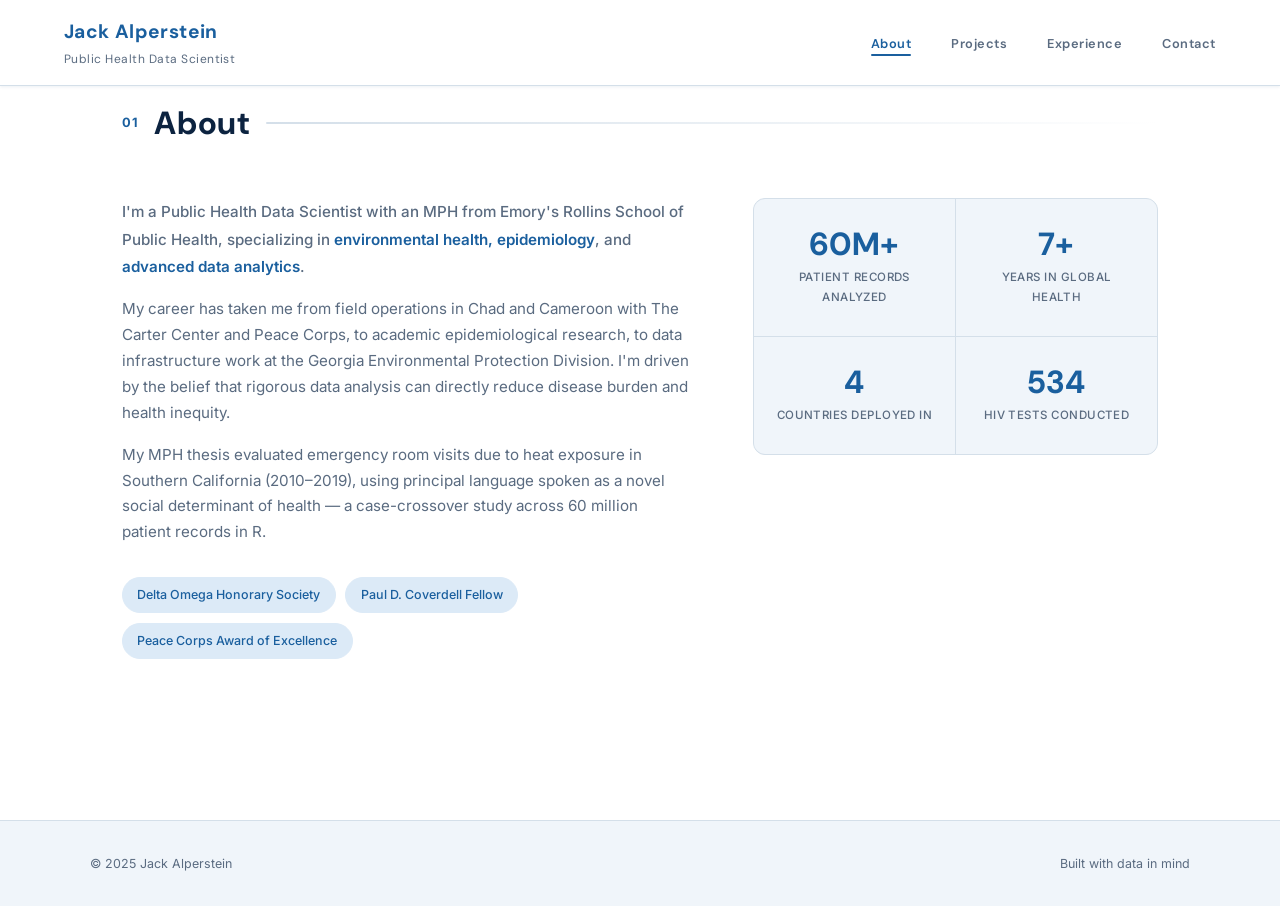
==== commit 859add5c: "Update content: add UCLA role, bold analytics, remove Open to Work - Bold "advanced data analytics" " ====
--- a/about.html
+++ b/about.html
@@ -22,10 +22,6 @@
       <li><a href="experience.html" class="nav-link">Experience</a></li>
       <li><a href="contact.html" class="nav-link">Contact</a></li>
     </ul>
-    <div class="nav-status">
-      <span class="status-dot"></span>
-      <span>Open to Work</span>
-    </div>
   </nav>
 
   <section id="about" class="page-section">
@@ -37,7 +33,7 @@
     <div class="about-grid">
       <div class="about-text">
         <p class="about-lead">
-          I'm a Public Health Data Scientist with an MPH from Emory's Rollins School of Public Health, specializing in <strong>environmental health, epidemiology</strong>, and advanced data analytics.
+          I'm a Public Health Data Scientist with an MPH from Emory's Rollins School of Public Health, specializing in <strong>environmental health, epidemiology</strong>, and <strong>advanced data analytics</strong>.
         </p>
         <p>
           My career has taken me from field operations in Chad and Cameroon with The Carter Center and Peace Corps, to academic epidemiological research, to data infrastructure work at the Georgia Environmental Protection Division. I'm driven by the belief that rigorous data analysis can directly reduce disease burden and health inequity.
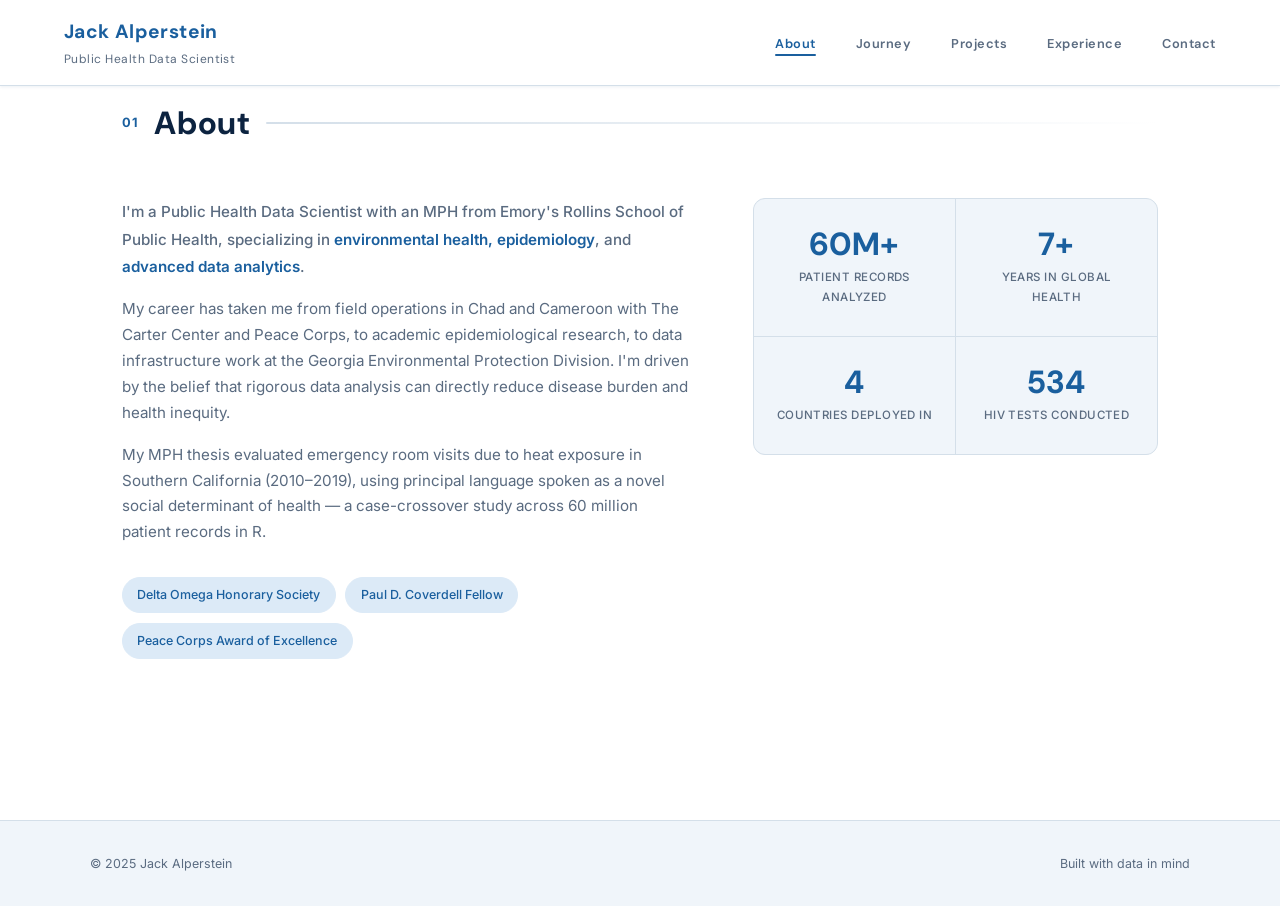
==== commit 8aa43885: "Add scrollytelling Journey page with interactive 3D globe - New Journey tab (About > Journey > Proje" ====
--- a/about.html
+++ b/about.html
@@ -18,6 +18,7 @@
     </a>
     <ul class="nav-links">
       <li><a href="about.html" class="nav-link active">About</a></li>
+      <li><a href="journey.html" class="nav-link">Journey</a></li>
       <li><a href="projects.html" class="nav-link">Projects</a></li>
       <li><a href="experience.html" class="nav-link">Experience</a></li>
       <li><a href="contact.html" class="nav-link">Contact</a></li>
--- a/style.css
+++ b/style.css
@@ -1024,3 +1024,253 @@
   padding: 0.3rem 0.7rem;
   border-radius: 4px;
 }
+
+/* =================== JOURNEY PAGE =================== */
+.journey-wrapper {
+  display: flex;
+  position: relative;
+  min-height: 100vh;
+}
+
+.globe-container {
+  position: sticky;
+  top: 0;
+  width: 50%;
+  height: 100vh;
+  background: linear-gradient(135deg, #0c2340 0%, #122d4d 50%, #0f2137 100%);
+  display: flex;
+  align-items: center;
+  justify-content: center;
+  overflow: hidden;
+  z-index: 1;
+}
+
+#globe-canvas {
+  width: 100%;
+  height: 100%;
+  display: block;
+}
+
+.globe-location-label {
+  position: absolute;
+  bottom: 2.5rem;
+  left: 50%;
+  transform: translateX(-50%);
+  font-family: var(--font-display);
+  font-size: 0.8rem;
+  font-weight: 600;
+  letter-spacing: 0.08em;
+  color: rgba(255,255,255,0.8);
+  background: rgba(12,35,64,0.6);
+  backdrop-filter: blur(8px);
+  padding: 0.5rem 1.2rem;
+  border-radius: 20px;
+  border: 1px solid rgba(255,255,255,0.15);
+  opacity: 0;
+  transition: opacity 0.5s;
+  white-space: nowrap;
+}
+
+.globe-location-label.visible {
+  opacity: 1;
+}
+
+.journey-chapters {
+  width: 50%;
+  position: relative;
+  z-index: 2;
+}
+
+/* CHAPTER BLOCKS */
+.chapter {
+  min-height: 100vh;
+  display: flex;
+  flex-direction: column;
+  justify-content: center;
+  padding: 4rem 3rem;
+}
+
+.chapter-intro {
+  min-height: 100vh;
+  display: flex;
+  align-items: center;
+  justify-content: center;
+}
+
+.chapter-outro {
+  min-height: 80vh;
+}
+
+.chapter-card {
+  max-width: 520px;
+}
+
+.journey-title {
+  font-family: var(--font-display);
+  font-size: clamp(2rem, 4vw, 3rem);
+  font-weight: 700;
+  color: var(--navy);
+  margin-bottom: 1rem;
+}
+
+.journey-subtitle {
+  font-size: 1.05rem;
+  color: var(--text-muted);
+  line-height: 1.8;
+  margin-bottom: 2rem;
+}
+
+.scroll-hint {
+  font-size: 0.8rem;
+  color: var(--blue);
+  font-weight: 500;
+  letter-spacing: 0.04em;
+  animation: scrollBounce 2s infinite;
+}
+
+@keyframes scrollBounce {
+  0%, 100% { transform: translateY(0); }
+  50% { transform: translateY(6px); }
+}
+
+.chapter-date {
+  font-family: var(--font-display);
+  font-size: 0.78rem;
+  font-weight: 600;
+  color: var(--yellow);
+  letter-spacing: 0.06em;
+  margin-bottom: 0.5rem;
+  text-transform: uppercase;
+}
+
+.chapter-heading {
+  font-family: var(--font-display);
+  font-size: clamp(1.4rem, 3vw, 2rem);
+  font-weight: 700;
+  color: var(--navy);
+  margin-bottom: 0.3rem;
+  line-height: 1.2;
+}
+
+.chapter-place {
+  font-size: 0.9rem;
+  font-weight: 500;
+  color: var(--blue);
+  margin-bottom: 1.2rem;
+}
+
+.chapter-text {
+  font-size: 0.95rem;
+  color: var(--text-muted);
+  line-height: 1.85;
+}
+
+/* PHOTO PLACEHOLDERS */
+.chapter-photos {
+  display: flex;
+  flex-direction: column;
+  gap: 1.5rem;
+  margin-top: 2.5rem;
+  padding-bottom: 2rem;
+}
+
+.chapter-gallery {
+  display: grid;
+  grid-template-columns: 1fr 1fr;
+  gap: 1rem;
+  margin-top: 2.5rem;
+  padding-bottom: 2rem;
+}
+
+.photo-frame {
+  border-radius: 10px;
+  overflow: hidden;
+  background: var(--bg2);
+  border: 2px dashed var(--border);
+  transition: border-color 0.3s;
+}
+
+.photo-frame:hover {
+  border-color: var(--blue-light);
+}
+
+.photo-placeholder {
+  width: 100%;
+  aspect-ratio: 16 / 10;
+  display: flex;
+  align-items: center;
+  justify-content: center;
+  background: linear-gradient(135deg, var(--bg2), var(--bg3));
+}
+
+.photo-placeholder span {
+  font-size: 0.85rem;
+  color: var(--text-muted);
+  font-weight: 500;
+  opacity: 0.5;
+  letter-spacing: 0.04em;
+}
+
+.photo-caption {
+  padding: 0.5rem 0.75rem;
+  font-size: 0.75rem;
+  color: var(--text-muted);
+  font-style: italic;
+  border-top: 1px solid var(--border2);
+}
+
+/* OUTRO */
+.outro-ctas {
+  display: flex;
+  gap: 1rem;
+  margin-top: 2rem;
+  flex-wrap: wrap;
+}
+
+.btn-ghost-dark {
+  font-family: var(--font-display);
+  font-size: 0.8rem;
+  font-weight: 600;
+  letter-spacing: 0.04em;
+  padding: 0.85rem 2rem;
+  border: 2px solid var(--blue);
+  color: var(--blue);
+  text-decoration: none;
+  transition: all 0.2s;
+  display: inline-block;
+  border-radius: 6px;
+}
+
+.btn-ghost-dark:hover {
+  background: var(--blue-pale);
+}
+
+/* JOURNEY RESPONSIVE */
+@media (max-width: 900px) {
+  .journey-wrapper {
+    flex-direction: column;
+  }
+
+  .globe-container {
+    position: relative;
+    width: 100%;
+    height: 50vh;
+  }
+
+  .journey-chapters {
+    width: 100%;
+  }
+
+  .chapter {
+    padding: 3rem 1.5rem;
+    min-height: auto;
+  }
+
+  .chapter-intro {
+    min-height: 60vh;
+  }
+
+  .chapter-gallery {
+    grid-template-columns: 1fr;
+  }
+}
